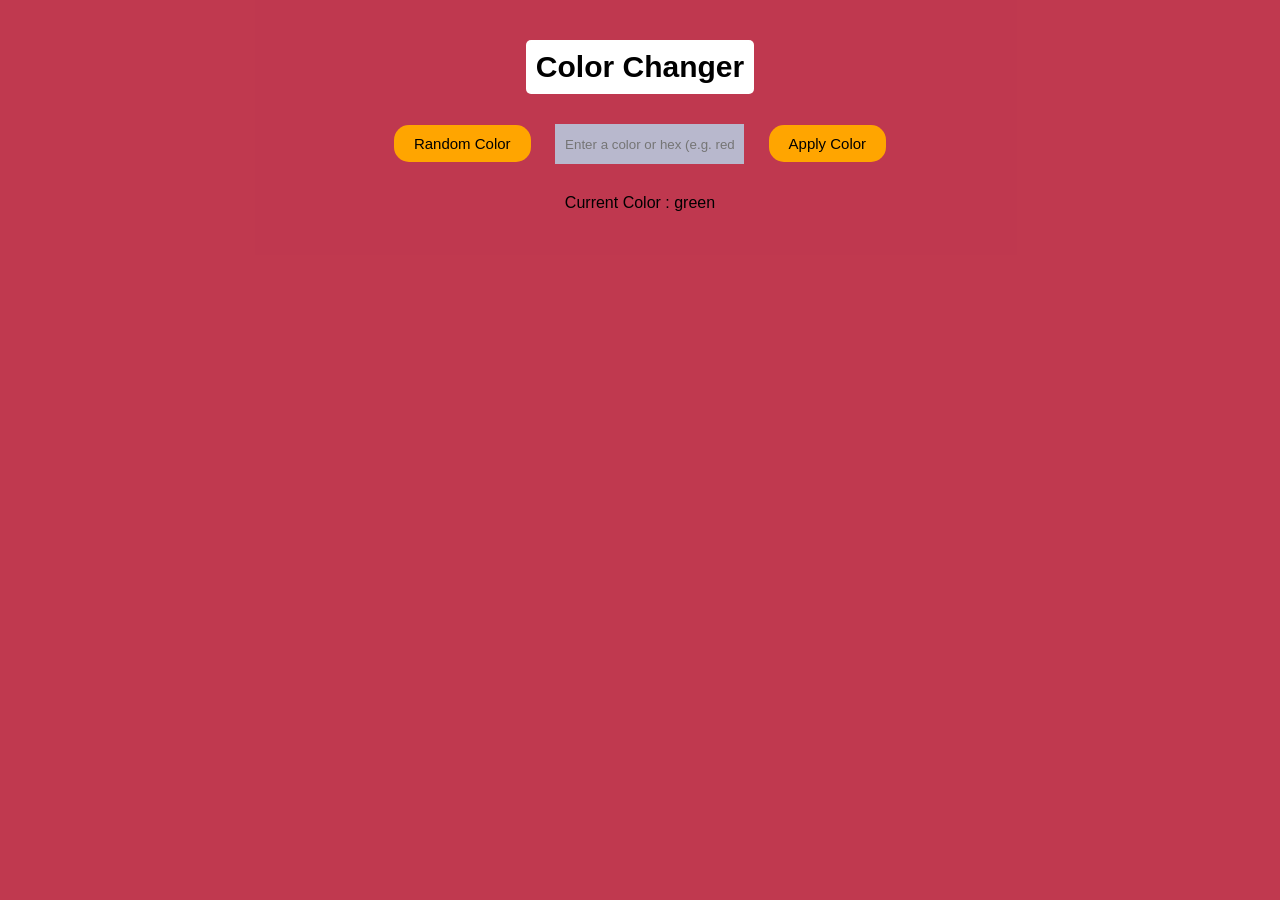
==== color switcher/index.html @ ab4d0ee3 "DOM first mini project" ====
<!doctype html>
<html lang="en">
  <head>
    <meta charset="UTF-8" />
    <meta name="viewport" content="width=device-width, initial-scale=1.0" />
    <title>Color Switcher</title>
    <link rel="stylesheet" href="styel.css" />
  </head>
  <body>
    <div class="container">
      <h1 class="heading">Color Changer</h1>

      <div class="inputBtnContainer">
        <button class="randombtn">Random Color</button>

        <input
          type="text"
          id="colorInput"
          placeholder="Enter a color or hex (e.g. red or #0)"
        />

        <button class="applyBtn" id="applyBtn">Apply Color</button>
      </div>

      <p class="currentColor">
        Current Color :
        <span class="currentColorValue">green</span>
      </p>
    </div>

    <script src="script.js"></script>
  </body>
</html>
---- color switcher/styel.css ----
*{
    padding: 0;
    margin: 0;
    box-sizing: border-box;
    font-family: sans-serif;
}

html,body{
    width: 100%;
    height: 100%;
}

.container{
    background-color: rgba(174, 1, 30, 0.779);
    height: 100vh;
    text-align: center;
    display: flex;
    flex-direction: column;
    align-items: center;
    padding: 40px;
}

#colorInput{
    margin: 30px 0;
    padding: 10px;
    margin-left: 20px;
    margin-right: 20px;
    gap: 100px;
    background-color: rgb(184, 184, 205);
    height: 40px;
    border: none;
    width: auto
}


.heading{
    background-color: white;
    width: fit-content;
    padding: 10px;
    border-radius: 5px;
    font-size: 30px;
    /* margin-top: 40px; */
}

button{
    background-color: orange;
    border: none;
    padding:  10px 20px;
    font-size: 15px;
    border-radius: 15px;
    transition: all linear 0.2;
}

button:active{
    scale: 0.9;
}
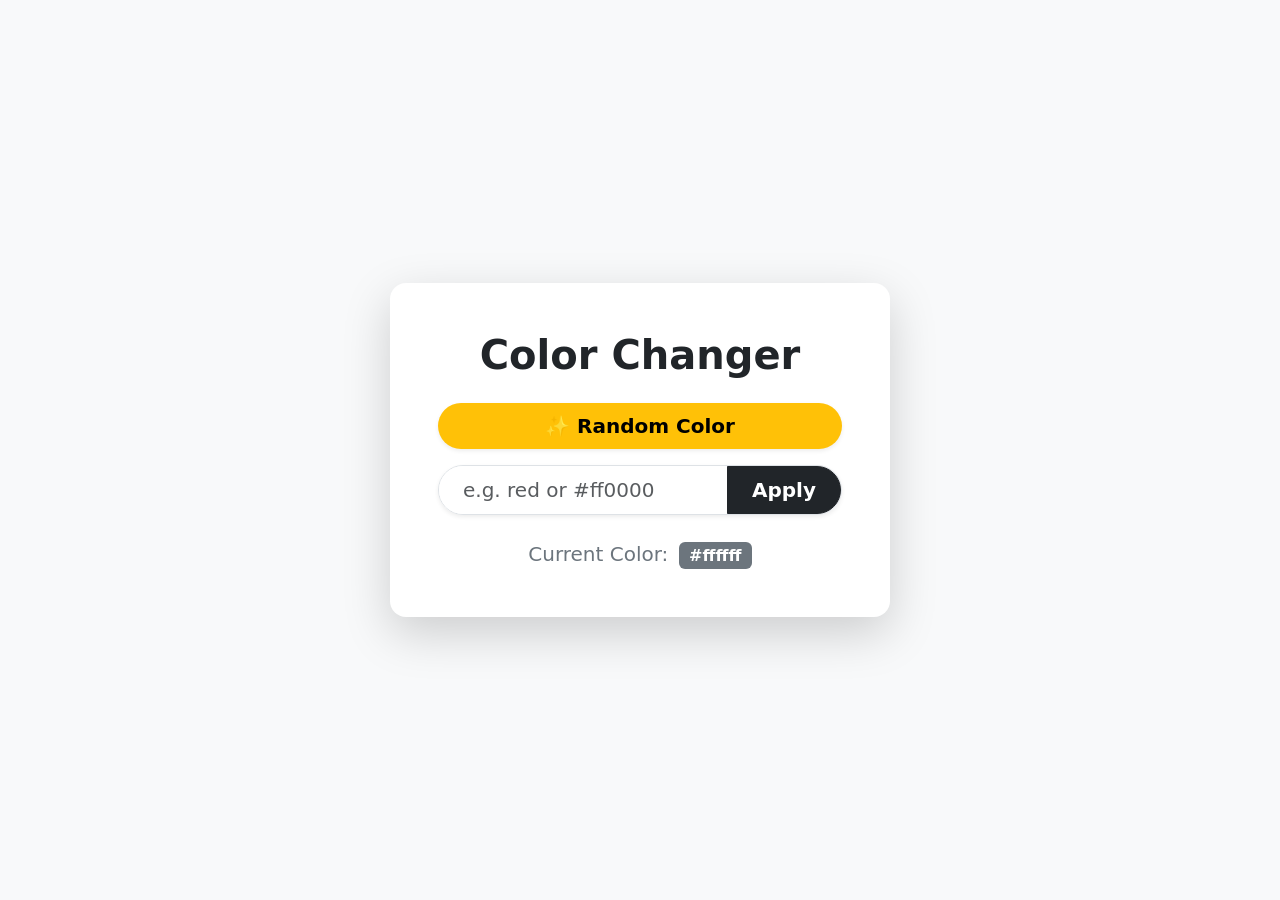
==== commit c9af3729: "designed ui designed ui with bootstrap of color switcher project" ====
--- a/color switcher/index.html
+++ b/color switcher/index.html
@@ -4,30 +4,44 @@
     <meta charset="UTF-8" />
     <meta name="viewport" content="width=device-width, initial-scale=1.0" />
     <title>Color Switcher</title>
+    <!-- Bootstrap CSS -->
+    <link href="https://cdn.jsdelivr.net/npm/bootstrap@5.3.3/dist/css/bootstrap.min.css" rel="stylesheet">
     <link rel="stylesheet" href="styel.css" />
   </head>
   <body>
-    <div class="container">
-      <h1 class="heading">Color Changer</h1>
+    <!-- Main Full-Screen Area -->
+    <div id="mainContainer" class="vh-100 d-flex flex-column justify-content-center align-items-center transition-bg">
+      
+      <!-- Card Container for Content -->
+      <div class="card shadow-lg p-4 p-md-5 rounded-4 text-center border-0 bg-white" style="max-width: 500px; width: 90%;">
+        <h1 class="mb-4 fw-bold text-dark tracking-tight">Color Changer</h1>
 
-      <div class="inputBtnContainer">
-        <button class="randombtn">Random Color</button>
+        <div class="d-flex flex-column gap-3">
+          <button class="btn btn-warning btn-lg randombtn shadow-sm rounded-pill fw-bold border-0">
+            ✨ Random Color
+          </button>
 
-        <input
-          type="text"
-          id="colorInput"
-          placeholder="Enter a color or hex (e.g. red or #0)"
-        />
+          <div class="input-group input-group-lg shadow-sm rounded-pill border">
+            <input
+              type="text"
+              id="colorInput"
+              class="form-control border-0 rounded-start-pill px-4"
+              placeholder="e.g. red or #ff0000"
+            />
+            <button class="btn btn-dark applyBtn fw-bold px-4 rounded-end-pill" id="applyBtn">Apply</button>
+          </div>
+        </div>
 
-        <button class="applyBtn" id="applyBtn">Apply Color</button>
+        <p class="mt-4 mb-0 fs-5 fw-medium text-secondary">
+          Current Color:
+          <span class="currentColorValue badge bg-secondary ms-1 fs-6">#ffffff</span>
+        </p>
       </div>
 
-      <p class="currentColor">
-        Current Color :
-        <span class="currentColorValue">green</span>
-      </p>
     </div>
 
+    <!-- Bootstrap JS Bundle -->
+    <script src="https://cdn.jsdelivr.net/npm/bootstrap@5.3.3/dist/js/bootstrap.bundle.min.js"></script>
     <script src="script.js"></script>
   </body>
 </html>
